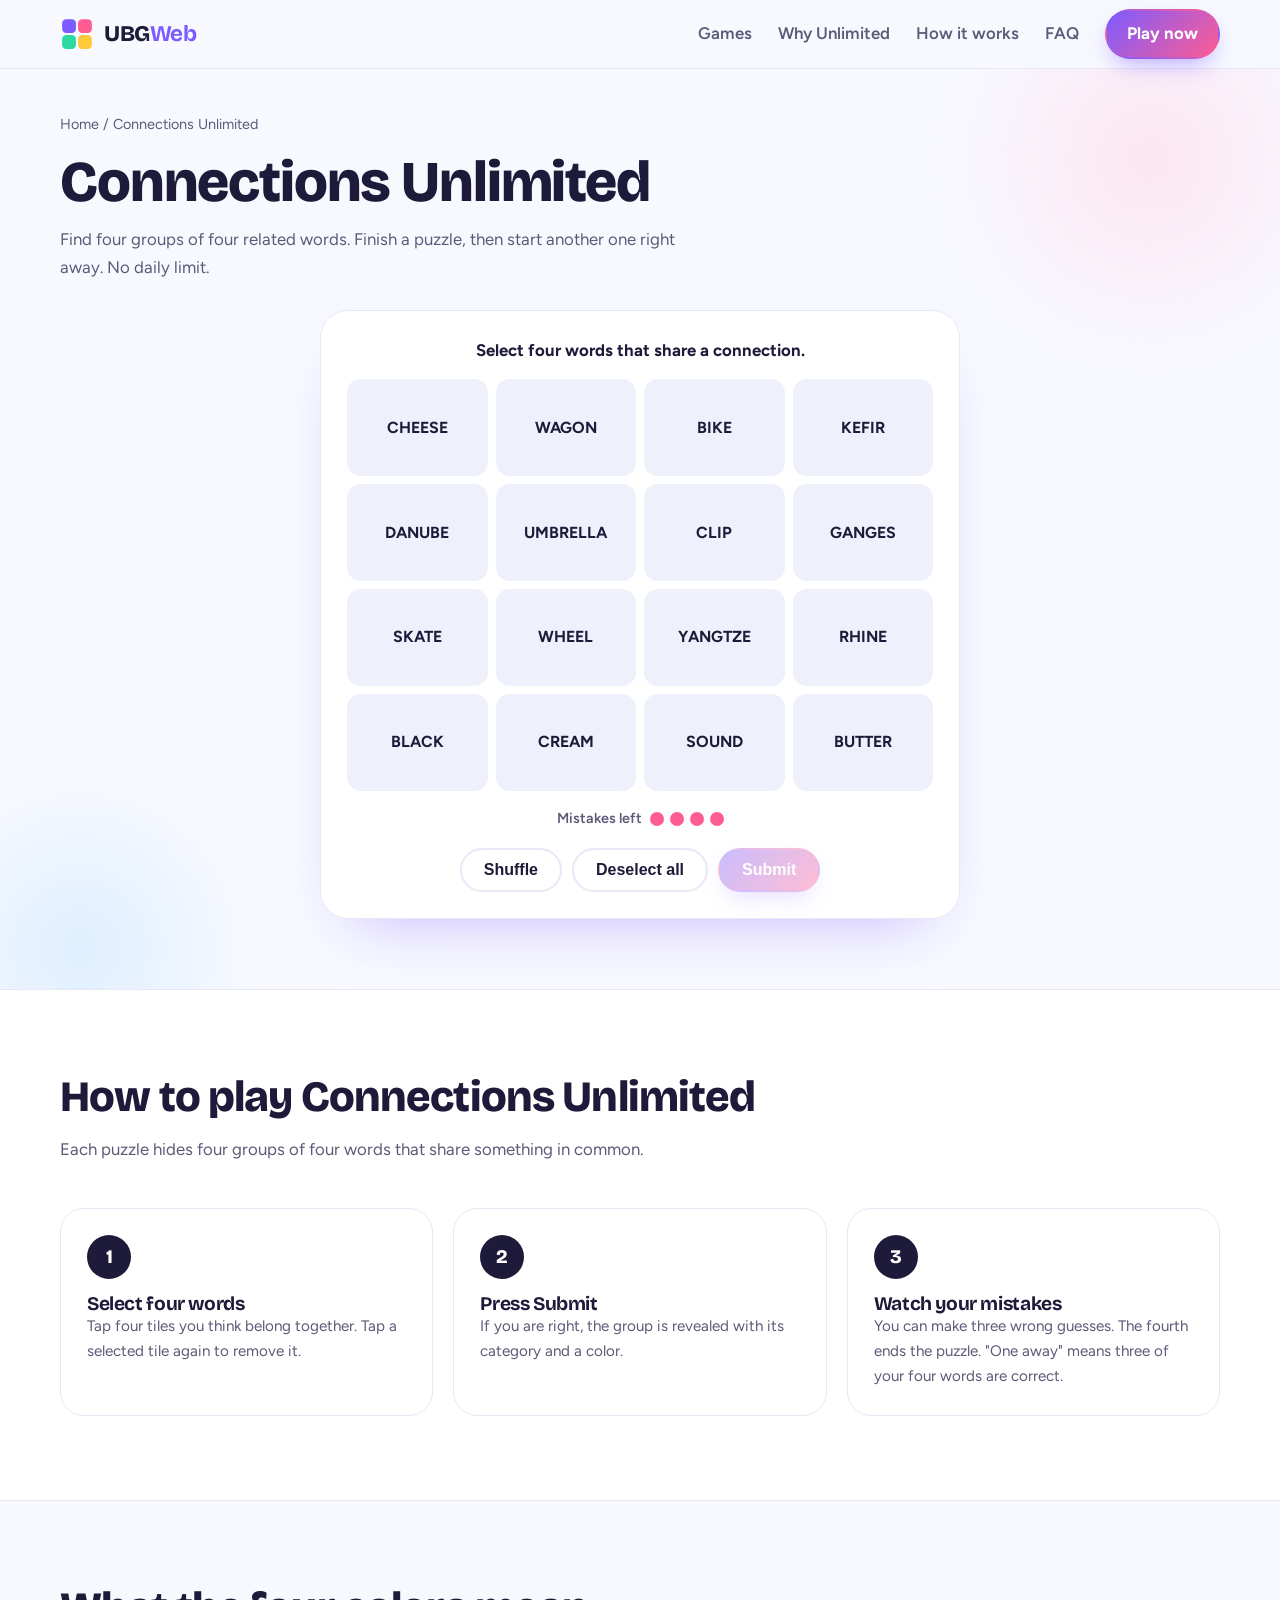
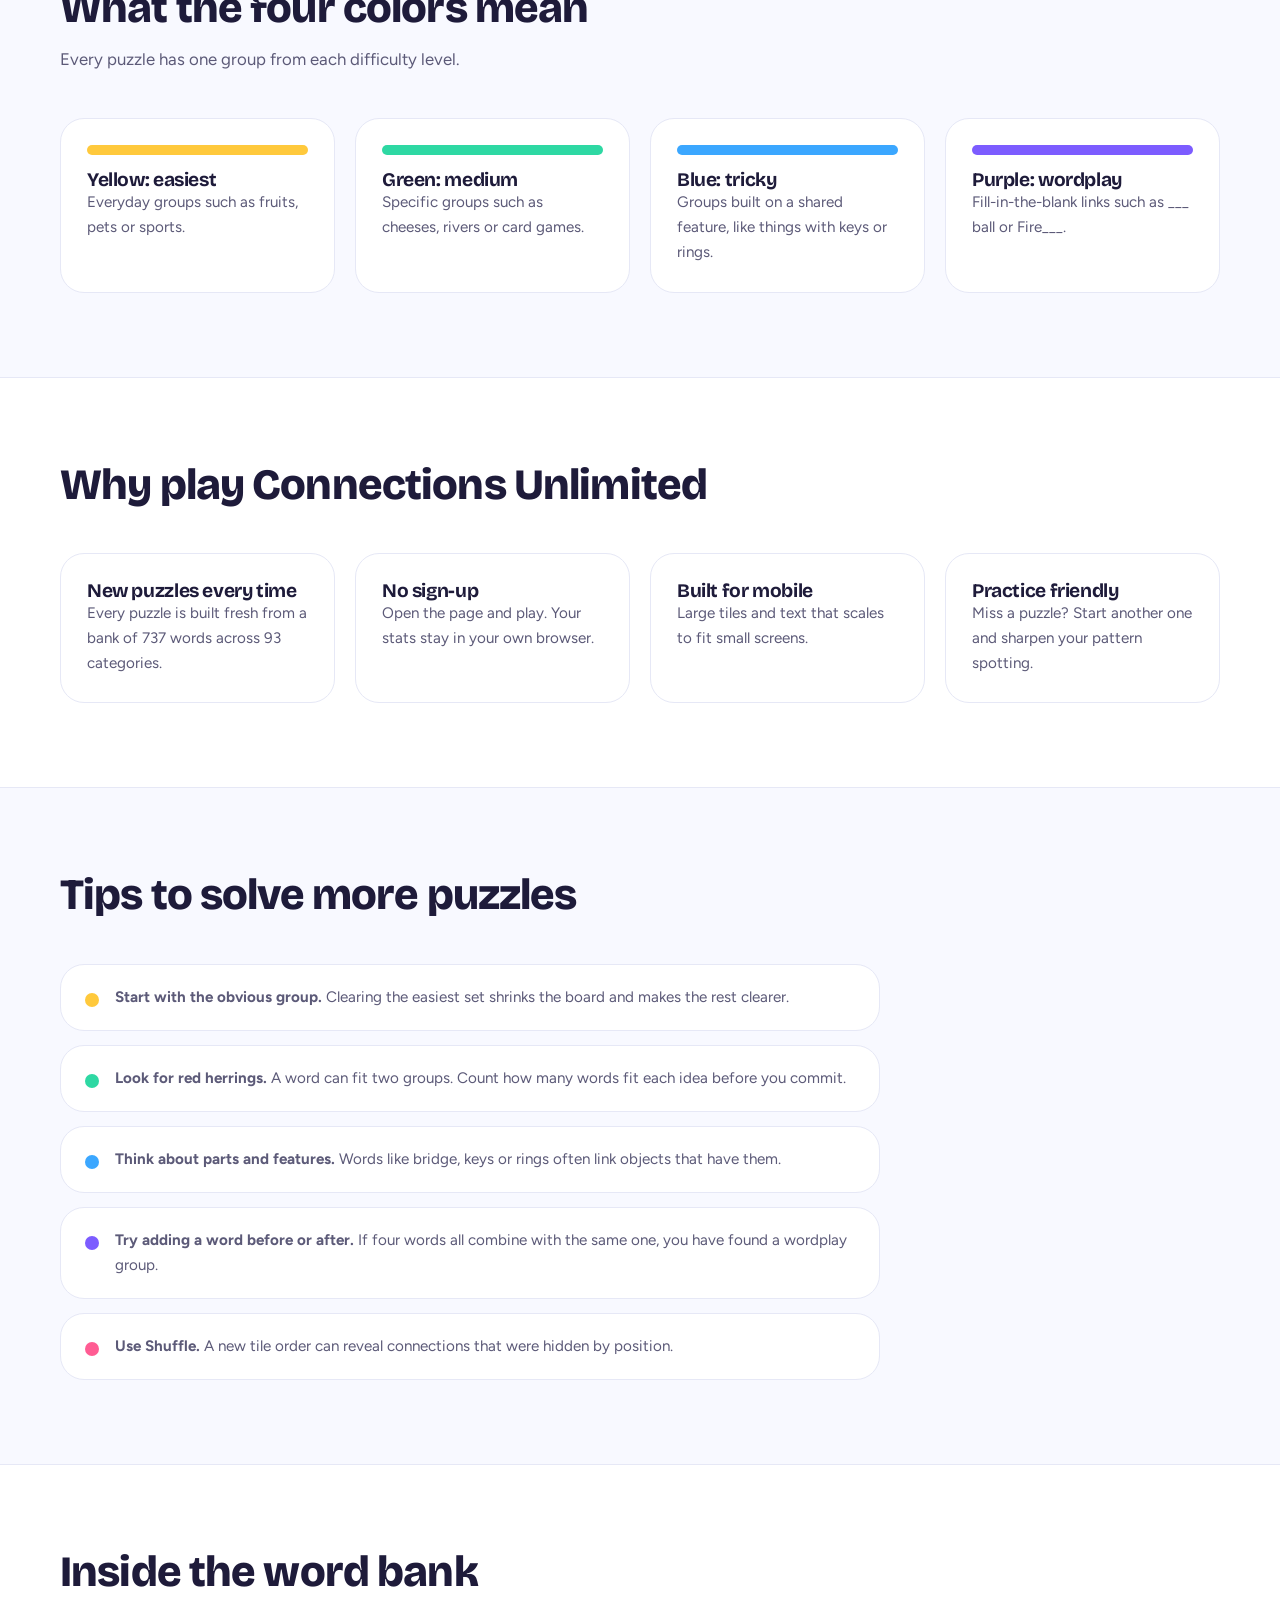
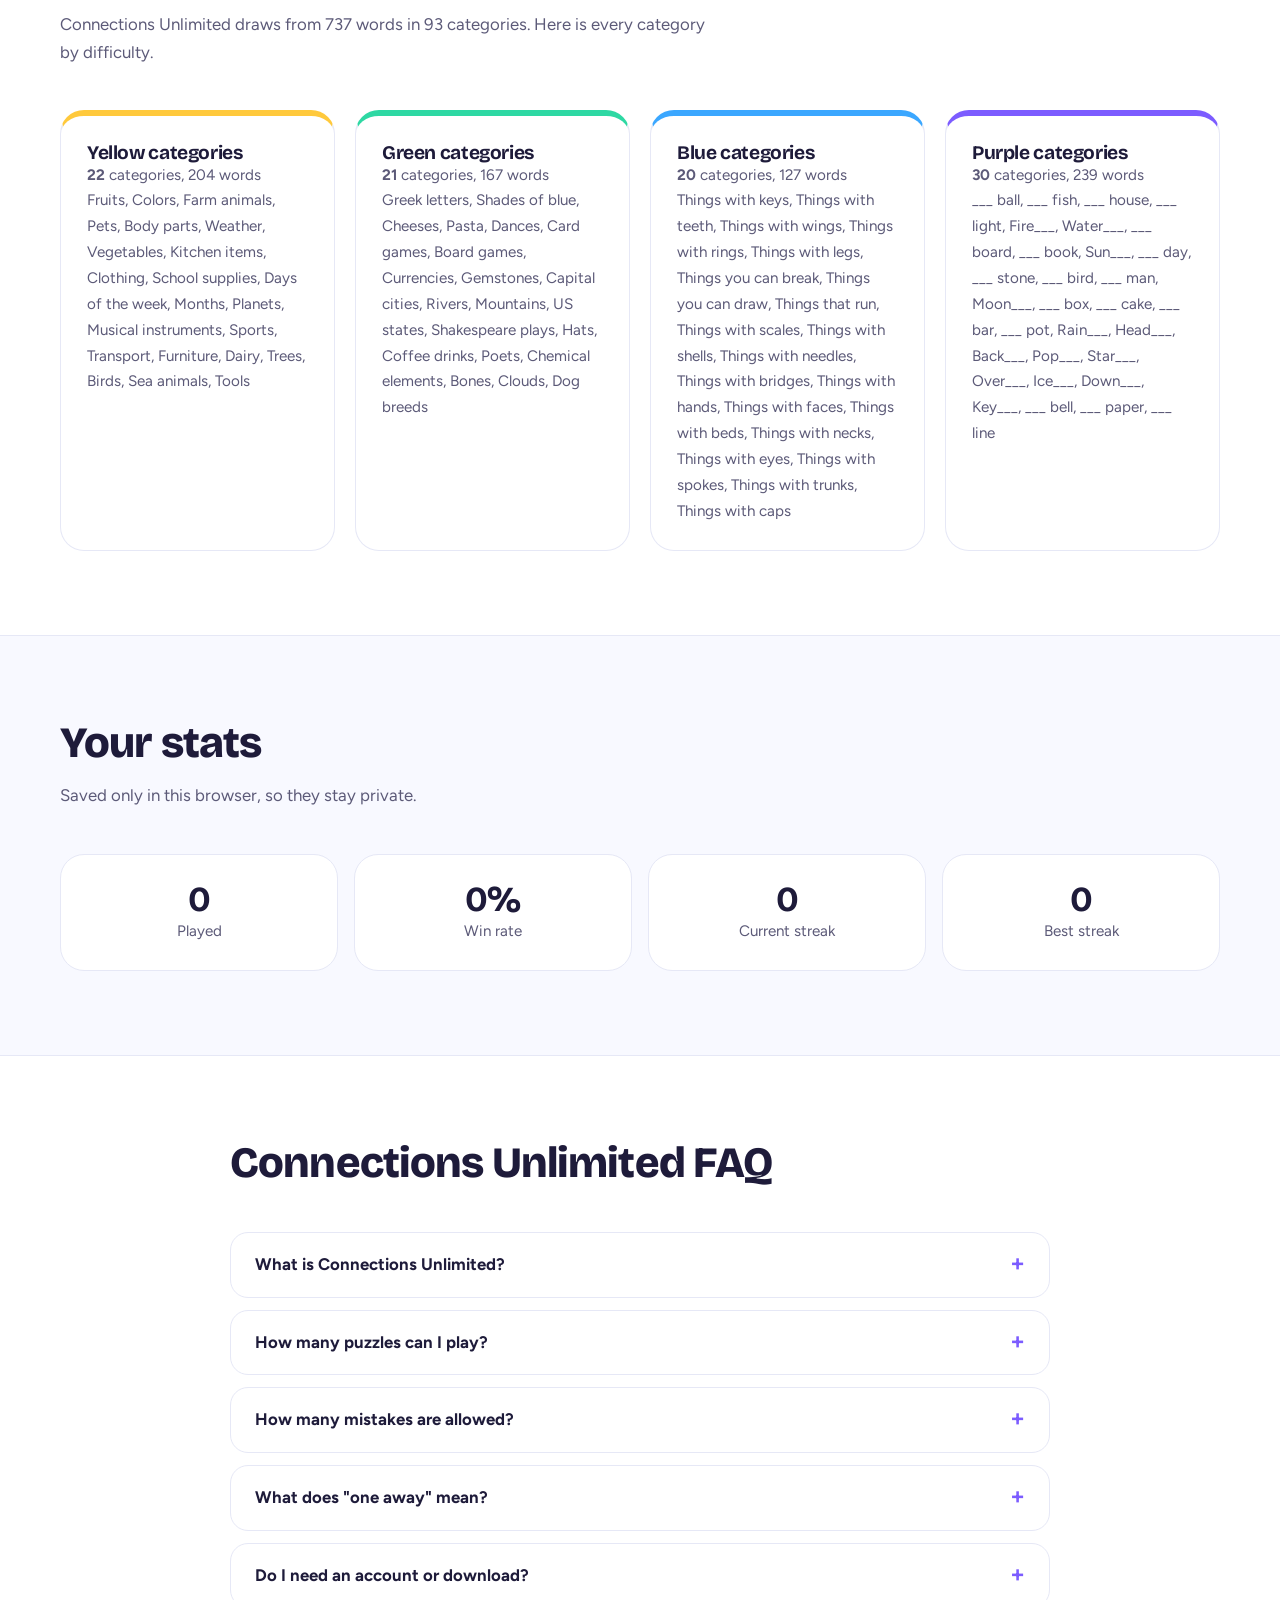
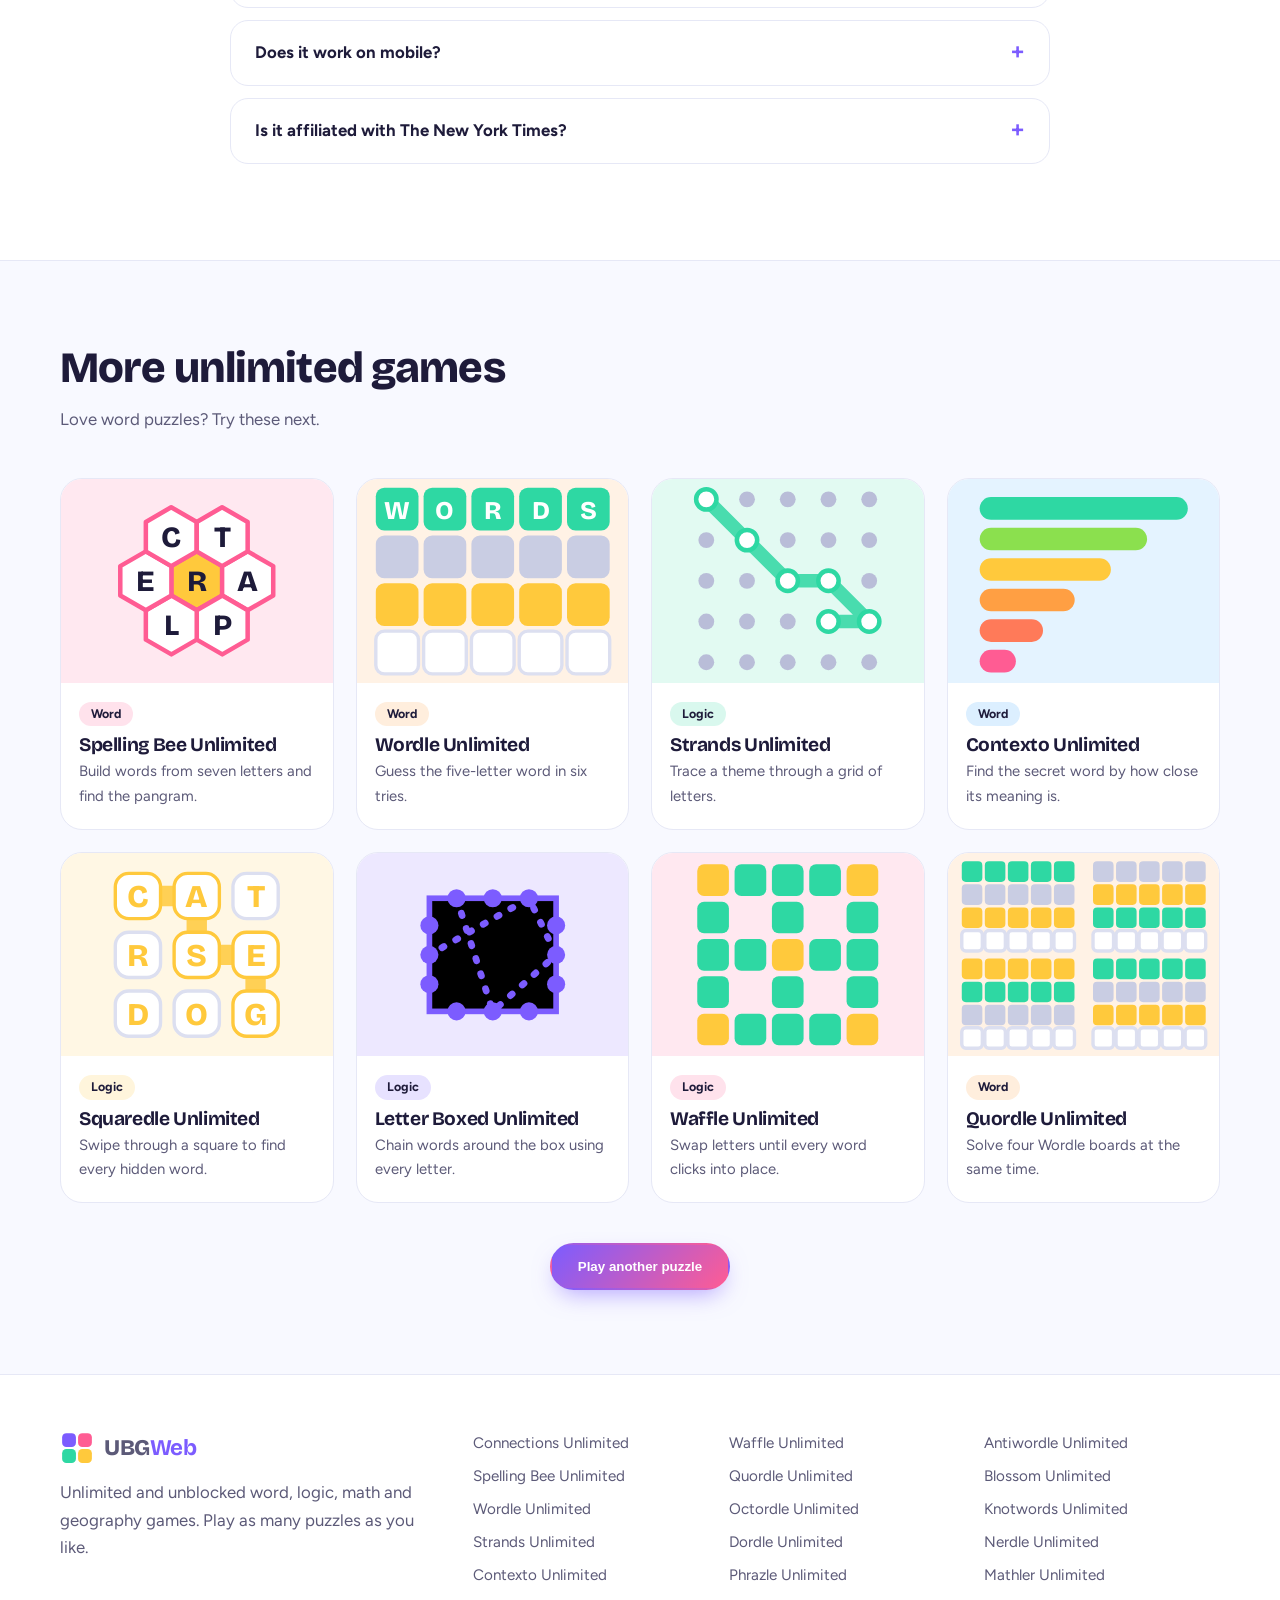
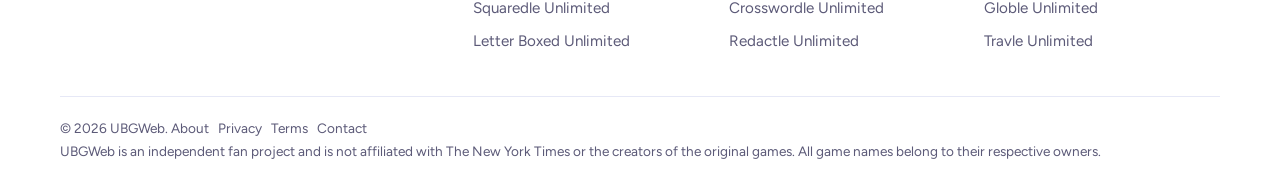
==== connections-unlimited.html @ 2d2219b0 "Add files via upload" ====
<!DOCTYPE html>
<html lang="en">
<head>
<meta charset="utf-8">
<meta name="viewport" content="width=device-width,initial-scale=1">
<title>Connections Unlimited: Free Unlimited Puzzles | UBGWeb</title>
<meta name="description" content="Play Connections Unlimited free. Group 16 words into four hidden categories, then start a new puzzle instantly. Hundreds of words, no sign-up, works on mobile.">
<meta name="keywords" content="connections unlimited, unlimited connections game, connections puzzle, connections unblocked, play connections free, word grouping game">
<meta name="robots" content="index,follow,max-image-preview:large">
<meta name="theme-color" content="#7C5CFF">
<link rel="canonical" href="https://ubgweb.github.io/connections-unlimited/">
<link rel="icon" href="/favicon.svg" type="image/svg+xml">
<meta property="og:type" content="website">
<meta property="og:site_name" content="UBGWeb">
<meta property="og:title" content="Connections Unlimited: Free Unlimited Puzzles">
<meta property="og:description" content="Group 16 words into four hidden categories. Unlimited puzzles, no sign-up.">
<meta property="og:url" content="https://ubgweb.github.io/connections-unlimited/">
<meta property="og:image" content="https://ubgweb.github.io/assets/og.png">
<meta name="twitter:card" content="summary_large_image">
<meta name="twitter:title" content="Connections Unlimited | UBGWeb">
<meta name="twitter:description" content="Play as many Connections puzzles as you like. Free, fast and mobile friendly.">
<meta name="twitter:image" content="https://ubgweb.github.io/assets/og.png">
<link rel="preconnect" href="https://fonts.googleapis.com">
<link rel="preconnect" href="https://fonts.gstatic.com" crossorigin>
<link href="https://fonts.googleapis.com/css2?family=Bricolage+Grotesque:opsz,wght@12..96,700;12..96,800&family=Figtree:wght@400;600;700&display=swap" rel="stylesheet">
<link rel="stylesheet" href="/css/style.css">
<link rel="stylesheet" href="/css/game.css">
<script type="application/ld+json">{"@context":"https://schema.org","@graph":[
{"@type":"WebApplication","name":"Connections Unlimited","url":"https://ubgweb.github.io/connections-unlimited/","description":"A free word grouping puzzle with unlimited puzzles. Sort 16 words into four hidden categories.","applicationCategory":"GameApplication","genre":"Word puzzle","operatingSystem":"Any (web browser)","browserRequirements":"Requires JavaScript","inLanguage":"en","isAccessibleForFree":true,"offers":{"@type":"Offer","price":"0","priceCurrency":"USD"},"isPartOf":{"@type":"WebSite","name":"UBGWeb","url":"https://ubgweb.github.io/"}},
{"@type":"BreadcrumbList","itemListElement":[{"@type":"ListItem","position":1,"name":"Home","item":"https://ubgweb.github.io/"},{"@type":"ListItem","position":2,"name":"Connections Unlimited","item":"https://ubgweb.github.io/connections-unlimited/"}]}
]}</script>
</head>
<body>
<site-header></site-header>
<main>

<!-- 1 Game -->
<section class="ghero" id="play">
 <div class="blob b1"></div><div class="blob b2"></div>
 <div class="wrap">
  <nav class="crumbs" aria-label="Breadcrumb"><a href="/">Home</a> / Connections Unlimited</nav>
  <h1>Connections Unlimited</h1>
  <p class="lead">Find four groups of four related words. Finish a puzzle, then start another one right away. No daily limit.</p>
  <div class="stage">
   <p id="msg" role="status" aria-live="polite"></p>
   <div id="board"></div>
   <div class="mist"><span>Mistakes left</span><span id="dots" role="img"></span></div>
   <div class="ctl">
    <button class="btn alt" id="shuffle" type="button">Shuffle</button>
    <button class="btn alt" id="clear" type="button">Deselect all</button>
    <button class="btn" id="submit" type="button" disabled>Submit</button>
    <button class="btn" id="again" type="button" hidden>New puzzle</button>
   </div>
  </div>
 </div>
</section>

<!-- 2 How to play -->
<section class="tint" id="how" aria-labelledby="h-how">
 <div class="wrap">
  <div class="head"><h2 id="h-how">How to play Connections Unlimited</h2><p class="lead">Each puzzle hides four groups of four words that share something in common.</p></div>
  <div class="steps">
   <div class="box"><h3>Select four words</h3><p>Tap four tiles you think belong together. Tap a selected tile again to remove it.</p></div>
   <div class="box"><h3>Press Submit</h3><p>If you are right, the group is revealed with its category and a color.</p></div>
   <div class="box"><h3>Watch your mistakes</h3><p>You can make three wrong guesses. The fourth ends the puzzle. "One away" means three of your four words are correct.</p></div>
  </div>
 </div>
</section>

<!-- 3 Difficulty colors -->
<section aria-labelledby="h-col">
 <div class="wrap">
  <div class="head"><h2 id="h-col">What the four colors mean</h2><p class="lead">Every puzzle has one group from each difficulty level.</p></div>
  <div class="feat">
   <div class="box"><div class="sw" style="background:#FFC93C"></div><h3>Yellow: easiest</h3><p>Everyday groups such as fruits, pets or sports.</p></div>
   <div class="box"><div class="sw" style="background:#2ED8A3"></div><h3>Green: medium</h3><p>Specific groups such as cheeses, rivers or card games.</p></div>
   <div class="box"><div class="sw" style="background:#3BA7FF"></div><h3>Blue: tricky</h3><p>Groups built on a shared feature, like things with keys or rings.</p></div>
   <div class="box"><div class="sw" style="background:#7C5CFF"></div><h3>Purple: wordplay</h3><p>Fill-in-the-blank links such as ___ ball or Fire___.</p></div>
  </div>
 </div>
</section>

<!-- 4 Why unlimited -->
<section class="tint" id="why" aria-labelledby="h-why">
 <div class="wrap">
  <div class="head"><h2 id="h-why">Why play Connections Unlimited</h2></div>
  <div class="feat">
   <div class="box"><h3>New puzzles every time</h3><p>Every puzzle is built fresh from a bank of <span data-words>0</span> words across <span data-cats>0</span> categories.</p></div>
   <div class="box"><h3>No sign-up</h3><p>Open the page and play. Your stats stay in your own browser.</p></div>
   <div class="box"><h3>Built for mobile</h3><p>Large tiles and text that scales to fit small screens.</p></div>
   <div class="box"><h3>Practice friendly</h3><p>Miss a puzzle? Start another one and sharpen your pattern spotting.</p></div>
  </div>
 </div>
</section>

<!-- 5 Tips -->
<section aria-labelledby="h-tips">
 <div class="wrap">
  <div class="head"><h2 id="h-tips">Tips to solve more puzzles</h2></div>
  <div class="tips">
   <div class="box" style="--c:#FFC93C"><p><strong>Start with the obvious group.</strong> Clearing the easiest set shrinks the board and makes the rest clearer.</p></div>
   <div class="box" style="--c:#2ED8A3"><p><strong>Look for red herrings.</strong> A word can fit two groups. Count how many words fit each idea before you commit.</p></div>
   <div class="box" style="--c:#3BA7FF"><p><strong>Think about parts and features.</strong> Words like bridge, keys or rings often link objects that have them.</p></div>
   <div class="box" style="--c:#7C5CFF"><p><strong>Try adding a word before or after.</strong> If four words all combine with the same one, you have found a wordplay group.</p></div>
   <div class="box" style="--c:#FF5C93"><p><strong>Use Shuffle.</strong> A new tile order can reveal connections that were hidden by position.</p></div>
  </div>
 </div>
</section>

<!-- 6 Word bank -->
<section class="tint" id="words" aria-labelledby="h-bank">
 <div class="wrap">
  <div class="head"><h2 id="h-bank">Inside the word bank</h2><p class="lead">Connections Unlimited draws from <span data-words>0</span> words in <span data-cats>0</span> categories. Here is every category by difficulty.</p></div>
  <div class="feat" id="bank"></div>
 </div>
</section>

<!-- 7 Stats -->
<section aria-labelledby="h-stats">
 <div class="wrap">
  <div class="head"><h2 id="h-stats">Your stats</h2><p class="lead">Saved only in this browser, so they stay private.</p></div>
  <div id="stats"></div>
 </div>
</section>

<!-- 8 FAQ -->
<section class="tint" id="faq" aria-labelledby="h-faq">
 <div class="wrap faq">
  <div class="head"><h2 id="h-faq">Connections Unlimited FAQ</h2></div>
  <details><summary>What is Connections Unlimited?</summary><p>It is a word grouping puzzle where you sort 16 words into four hidden categories. Unlike a daily puzzle, you can play as many puzzles as you want.</p></details>
  <details><summary>How many puzzles can I play?</summary><p>As many as you like. Each puzzle is generated from our word bank, so a new one is always one click away.</p></details>
  <details><summary>How many mistakes are allowed?</summary><p>You can make three mistakes. The fourth wrong guess ends the puzzle and reveals the answers.</p></details>
  <details><summary>What does "one away" mean?</summary><p>Three of the four words you picked belong to the same group. Swap one word and try again.</p></details>
  <details><summary>Do I need an account or download?</summary><p>No. The game runs in your browser and your stats are saved only on your device.</p></details>
  <details><summary>Does it work on mobile?</summary><p>Yes. The board and buttons are sized for phones and tablets, and it also works with a keyboard and mouse.</p></details>
  <details><summary>Is it affiliated with The New York Times?</summary><p>No. Connections Unlimited is an independent fan project and is not affiliated with The New York Times.</p></details>
 </div>
</section>

<!-- 9 More games -->
<section aria-labelledby="h-more">
 <div class="wrap">
  <div class="head"><h2 id="h-more">More unlimited games</h2><p class="lead">Love word puzzles? Try these next.</p></div>
  <div class="grid" id="more"></div>
  <p style="text-align:center;margin-top:40px"><button class="btn" id="again2" type="button">Play another puzzle</button></p>
 </div>
</section>

</main>
<site-footer></site-footer>
<script src="/js/games.js"></script>
<script src="/js/header.js"></script>
<script src="/js/footer.js"></script>
<script src="/js/connections-words.js"></script>
<script src="/js/connections.js"></script>
</body>
</html>
---- css/style.css ----
:root{--ink:#1E1B3A;--mut:#5C5A78;--bg:#F8F9FF;--line:#E6E8F6;--v:#7C5CFF;--p:#FF5C93;--o:#FF9F43;--g:#2ED8A3;--b:#3BA7FF;--y:#FFC93C}
*{box-sizing:border-box;margin:0}
[hidden]{display:none!important}
html{scroll-behavior:smooth;scroll-padding-top:80px}
body{font:400 1.05rem/1.65 Figtree,system-ui,sans-serif;color:var(--ink);background:var(--bg);-webkit-font-smoothing:antialiased;overflow-x:hidden}
h1,h2,h3,.logo{font-family:'Bricolage Grotesque',Figtree,sans-serif;line-height:1.1;letter-spacing:-.02em}
h1{font-size:clamp(2.4rem,6vw,4.3rem);font-weight:800}
h2{font-size:clamp(1.8rem,4vw,2.7rem);font-weight:800}
h3{font-size:1.2rem;font-weight:700}
a{color:inherit}
:focus-visible{outline:3px solid var(--v);outline-offset:3px;border-radius:6px}
.wrap{width:min(1160px,92%);margin:auto}
section{padding:84px 0}
.lead{color:var(--mut);max-width:60ch;margin-top:14px}
.head{margin-bottom:44px}
.btn{display:inline-block;padding:14px 26px;border-radius:999px;font-weight:700;text-decoration:none;background:linear-gradient(135deg,var(--v),var(--p));color:#fff;box-shadow:0 10px 24px -8px rgba(124,92,255,.6);transition:transform .2s;border:2px solid transparent;cursor:pointer}
.btn:hover{transform:translateY(-3px)}
.btn.sm{padding:9px 20px}
.btn.alt{background:#fff;color:var(--ink);border-color:var(--line);box-shadow:none}
/* header */
.hd{position:sticky;top:0;z-index:50;background:rgba(248,249,255,.88);backdrop-filter:blur(12px);border-bottom:1px solid var(--line)}
.hd-in{display:flex;align-items:center;justify-content:space-between;height:68px}
.logo{display:flex;gap:10px;align-items:center;font-weight:800;font-size:1.4rem;text-decoration:none}
.logo b{color:var(--v)}
.nav{display:flex;gap:26px;align-items:center}
.nav a:not(.btn){text-decoration:none;font-weight:600;color:var(--mut)}
.nav a:not(.btn):hover{color:var(--v)}
.burger{display:none;background:none;border:0;padding:8px;color:var(--ink);cursor:pointer}
/* hero */
.hero{position:relative;padding:70px 0 90px;overflow:hidden}
.hero-in{display:grid;grid-template-columns:1.1fr .9fr;gap:40px;align-items:center;position:relative;z-index:1}
.hero p{color:var(--mut);margin:20px 0 30px;max-width:48ch;font-size:1.15rem}
.hero .cta{display:flex;gap:14px;flex-wrap:wrap}
.blob{position:absolute;border-radius:50%;filter:blur(10px);opacity:.55;animation:float 9s ease-in-out infinite}
.b1{width:420px;height:420px;background:radial-gradient(circle,#FFD6E7,transparent 70%);top:-120px;right:-80px}
.b2{width:360px;height:360px;background:radial-gradient(circle,#C9E6FF,transparent 70%);bottom:-140px;left:-100px;animation-delay:-4s}
@keyframes float{50%{transform:translateY(26px) scale(1.06)}}
.board{display:grid;gap:10px;justify-content:center}
.row{display:flex;gap:10px;justify-content:center}
.tile{width:clamp(48px,9vw,78px);aspect-ratio:1;border-radius:16px;display:grid;place-items:center;font:800 clamp(1.4rem,4vw,2.4rem) 'Bricolage Grotesque',sans-serif;color:#fff;box-shadow:0 10px 20px -10px rgba(30,27,58,.4);animation:flip .8s both;animation-delay:var(--d)}
@keyframes flip{0%{transform:rotateX(90deg);opacity:0}60%{transform:rotateX(-12deg);opacity:1}100%{transform:none;opacity:1}}
/* chips + category cards */
.cats,.feat,.steps,.devs{display:grid;gap:20px;grid-template-columns:repeat(auto-fit,minmax(230px,1fr))}
.cat,.box{background:#fff;border:1px solid var(--line);border-radius:24px;padding:26px;text-align:left;font:inherit;color:inherit}
.cat{cursor:pointer;transition:transform .25s,box-shadow .25s}
.cat:hover{transform:translateY(-5px);box-shadow:0 20px 34px -22px var(--c)}
.ic{width:56px;height:56px;border-radius:18px;display:grid;place-items:center;background:var(--c);color:#fff;margin-bottom:16px}
.cat span,.box p{display:block;color:var(--mut);font-size:.95rem}
.chips{display:flex;flex-wrap:wrap;gap:10px;margin-bottom:28px}
.chip{padding:9px 20px;border-radius:999px;border:2px solid var(--line);background:#fff;font:600 .95rem Figtree,sans-serif;cursor:pointer;color:var(--ink)}
.chip[aria-pressed=true]{background:var(--ink);color:#fff;border-color:var(--ink)}
/* games */
.grid{display:grid;gap:22px;grid-template-columns:repeat(auto-fill,minmax(235px,1fr))}
.card{display:flex;flex-direction:column;background:#fff;border:1px solid var(--line);border-radius:22px;overflow:hidden;text-decoration:none;transition:transform .25s,box-shadow .25s,opacity .6s}
.card:hover{transform:translateY(-6px) rotate(-.6deg);box-shadow:0 24px 40px -22px var(--c)}
.thumb{background:color-mix(in srgb,var(--c) 14%,#fff);aspect-ratio:4/3}
.thumb svg{width:100%;height:100%;display:block;transition:transform .4s}
.card:hover svg{transform:scale(1.07)}
.card .body{padding:16px 18px 20px}
.card p{color:var(--mut);font-size:.93rem;margin-top:4px}
.tag{display:inline-block;background:color-mix(in srgb,var(--c) 18%,#fff);padding:2px 12px;border-radius:99px;font-size:.78rem;font-weight:700;margin-bottom:8px}
/* sections */
.tint{background:#fff;border-block:1px solid var(--line)}
.steps{counter-reset:s}
.steps .box::before{counter-increment:s;content:counter(s);display:grid;place-items:center;width:44px;height:44px;border-radius:50%;background:var(--ink);color:#fff;font:800 1.2rem 'Bricolage Grotesque';margin-bottom:14px}
.tw{overflow-x:auto;border:1px solid var(--line);border-radius:22px;background:#fff}
table{width:100%;border-collapse:collapse;min-width:560px}
th,td{padding:16px 22px;text-align:left;border-bottom:1px solid var(--line)}
tr:last-child td{border:0}
th{font-family:'Bricolage Grotesque',sans-serif}
th:last-child{background:#F1EDFF;color:var(--v)}
td:last-child{background:#FAF8FF;font-weight:600}
details{background:#fff;border:1px solid var(--line);border-radius:18px;padding:18px 24px;margin-bottom:12px}
summary{font-weight:700;cursor:pointer;list-style:none;display:flex;justify-content:space-between;gap:12px}
summary::after{content:'+';font-size:1.5rem;line-height:1;color:var(--v);transition:transform .25s}
details[open] summary::after{transform:rotate(45deg)}
details p{color:var(--mut);margin-top:10px}
.faq{max-width:820px}
.banner{background:linear-gradient(135deg,var(--v),var(--p) 60%,var(--o));color:#fff;border-radius:32px;padding:clamp(34px,6vw,70px);text-align:center;position:relative;overflow:hidden}
.banner p{margin:14px auto 26px;max-width:46ch;opacity:.95}
.banner .btn{background:#fff;color:var(--ink);box-shadow:none}
/* footer */
.ft{background:#fff;border-top:1px solid var(--line);padding:56px 0 30px}
.ft-top{display:grid;grid-template-columns:1fr 2fr;gap:40px}
.ft ul{list-style:none;padding:0;columns:3;gap:20px;font-size:.95rem}
.ft li{margin-bottom:8px}
.ft a{text-decoration:none;color:var(--mut)}
.ft a:hover{color:var(--v)}
.ft small{display:block;margin-top:34px;padding-top:20px;border-top:1px solid var(--line);color:var(--mut);font-size:.85rem}
/* reveal */
.js .rv{opacity:0;transform:translateY(18px);transition:opacity .6s,transform .6s}
.js .rv.in{opacity:1;transform:none}
@media(max-width:820px){
 section{padding:60px 0}
 .burger{display:block}
 .nav{position:absolute;top:68px;left:0;right:0;flex-direction:column;align-items:stretch;gap:16px;background:#fff;padding:22px 5%;border-bottom:1px solid var(--line);display:none}
 .nav.open{display:flex}
 .hero-in,.ft-top{grid-template-columns:1fr}
 .ft ul{columns:2}
}
@media(prefers-reduced-motion:reduce){*{animation:none!important;transition:none!important}.js .rv{opacity:1;transform:none}}
---- css/game.css ----
.ghero{padding:44px 0 70px;position:relative;overflow:hidden}
.ghero .wrap{position:relative;z-index:1}
.crumbs{font-size:.9rem;color:var(--mut);margin-bottom:14px}
.crumbs a{text-decoration:none}
.ghero h1{font-size:clamp(2.2rem,5.5vw,3.6rem)}
.ghero .lead{margin:12px 0 28px}
.stage{max-width:640px;margin:0 auto;background:#fff;border:1px solid var(--line);border-radius:28px;padding:clamp(14px,3vw,26px);box-shadow:0 30px 60px -36px rgba(124,92,255,.5)}
#msg{text-align:center;font-weight:700;min-height:1.7em;margin-bottom:14px}
#board{display:grid;grid-template-columns:repeat(4,1fr);gap:8px}
.tl{aspect-ratio:1.45/1;border:0;border-radius:14px;background:#EEF0FB;color:var(--ink);font:700 clamp(.6rem,2.9vw,1rem)/1.1 Figtree,sans-serif;text-transform:uppercase;cursor:pointer;padding:4px;overflow-wrap:anywhere;transition:transform .15s,background .15s}
.tl:hover{background:#E1E4F6}
.tl[aria-pressed=true]{background:var(--ink);color:#fff;transform:scale(.95)}
.solved{grid-column:1/-1;border-radius:14px;padding:14px 10px;text-align:center;display:flex;flex-direction:column;gap:2px;animation:pop .45s both}
.solved span{font-size:.85rem;font-weight:600}
@keyframes pop{0%{transform:scale(.85);opacity:0}70%{transform:scale(1.03)}100%{transform:none;opacity:1}}
.shake{animation:shake .4s}
@keyframes shake{25%{transform:translateX(-8px)}75%{transform:translateX(8px)}}
.ctl{display:flex;flex-wrap:wrap;gap:10px;justify-content:center;margin-top:18px}
.ctl .btn{padding:11px 22px;font-size:1rem}
.btn:disabled{opacity:.4;cursor:not-allowed;transform:none}
.mist{display:flex;gap:8px;justify-content:center;align-items:center;margin-top:16px;font-size:.9rem;color:var(--mut);font-weight:600}
#dots{display:flex;gap:6px}
#dots i{width:14px;height:14px;border-radius:50%;background:#DDE0F2;transition:background .3s}
#dots i.on{background:var(--p)}
.cl{font-size:.85rem;line-height:1.7}
.tips{display:grid;gap:14px;max-width:820px}
.tips .box{display:flex;gap:16px;align-items:flex-start;padding:20px 24px}
.tips .box::before{content:'';flex:none;width:14px;height:14px;border-radius:50%;background:var(--c);margin-top:8px}
.sw{height:10px;border-radius:99px;margin-bottom:14px}
#stats{display:grid;grid-template-columns:repeat(auto-fit,minmax(150px,1fr));gap:16px}
#stats .box{text-align:center}
#stats h3{font-size:2.2rem}
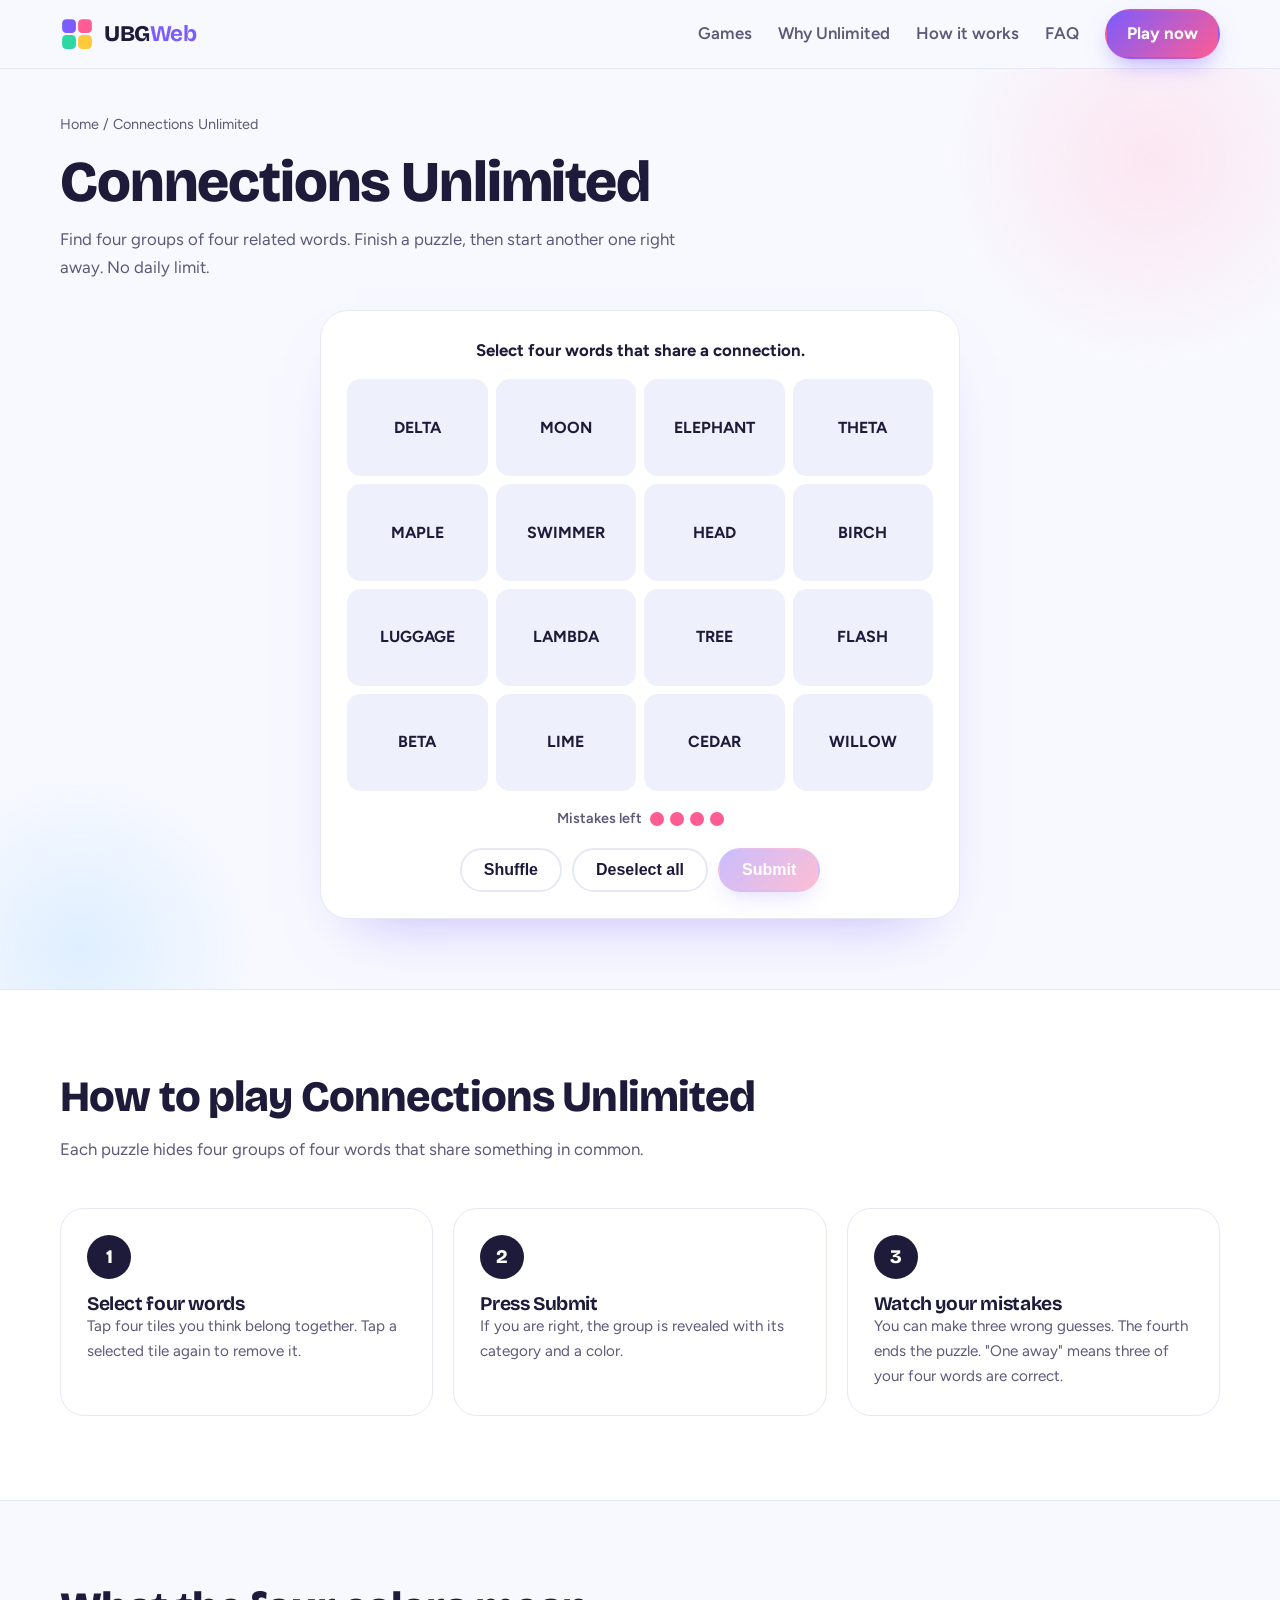
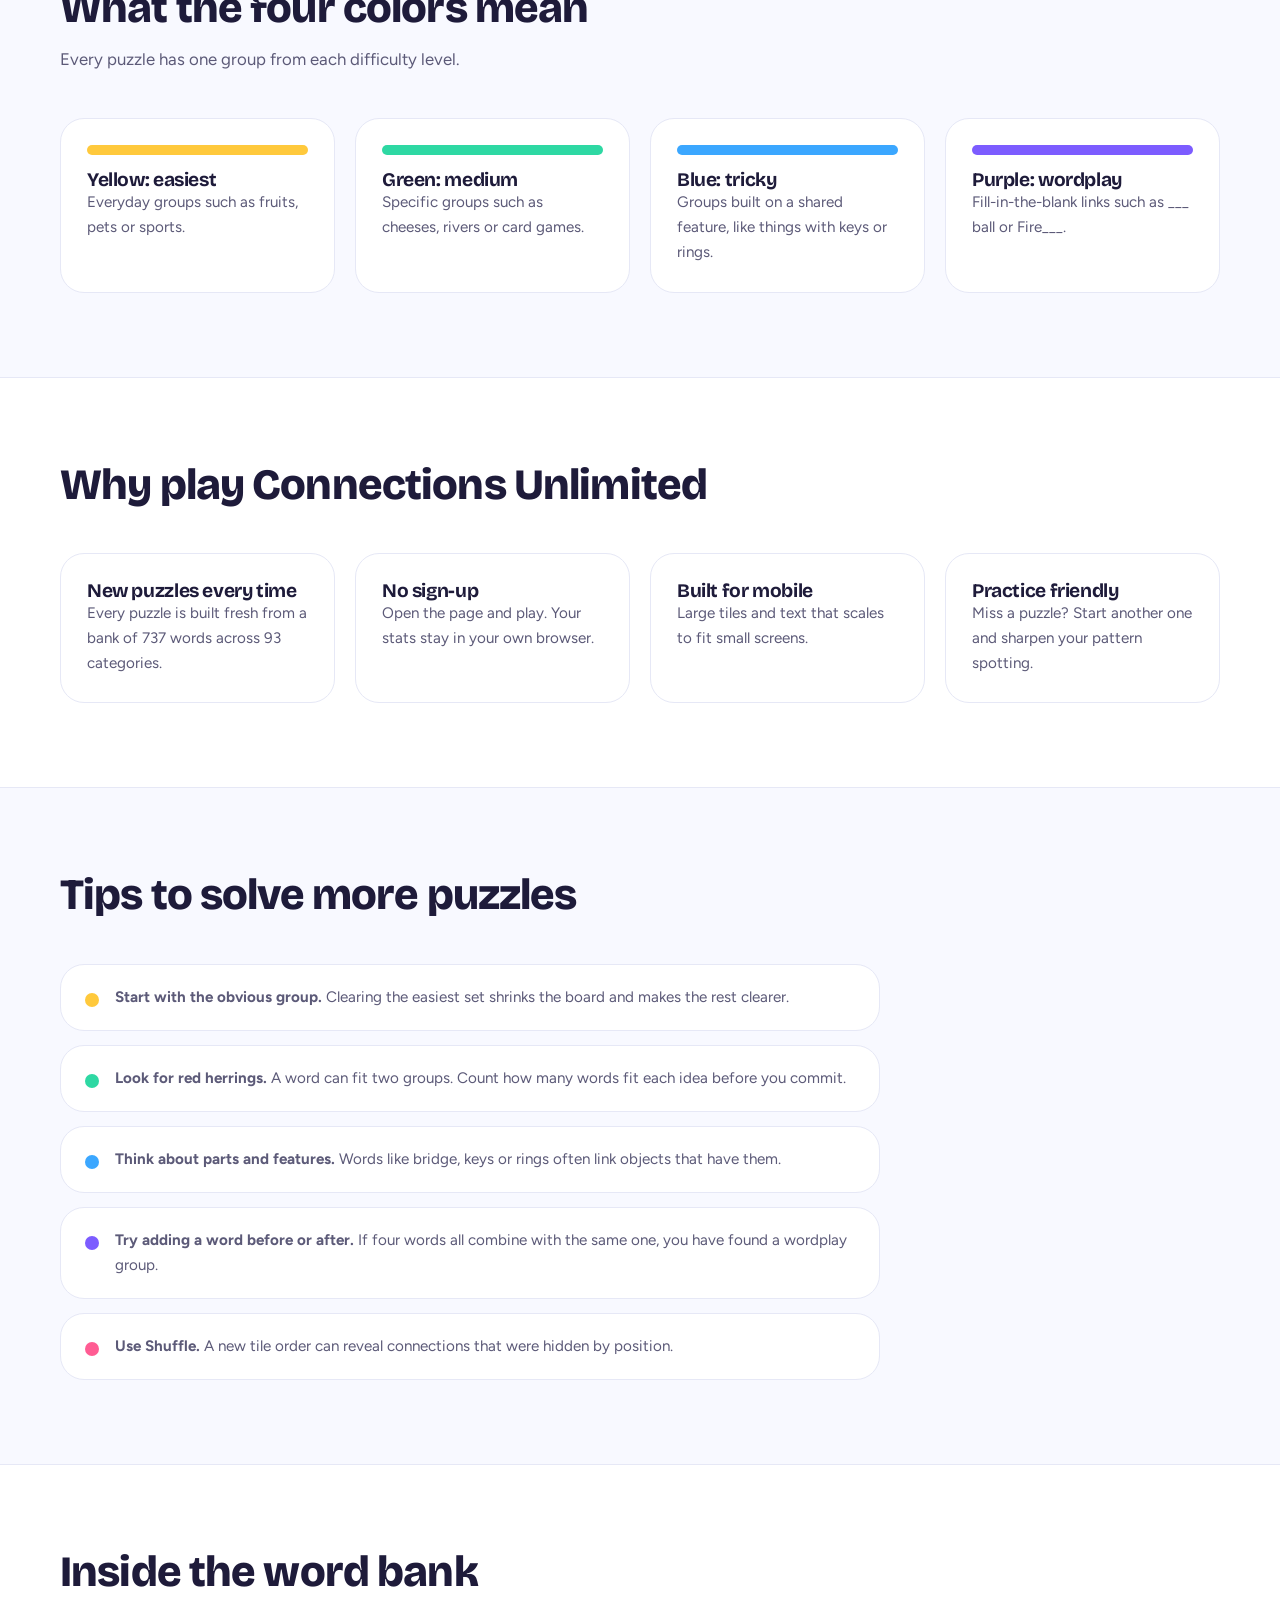
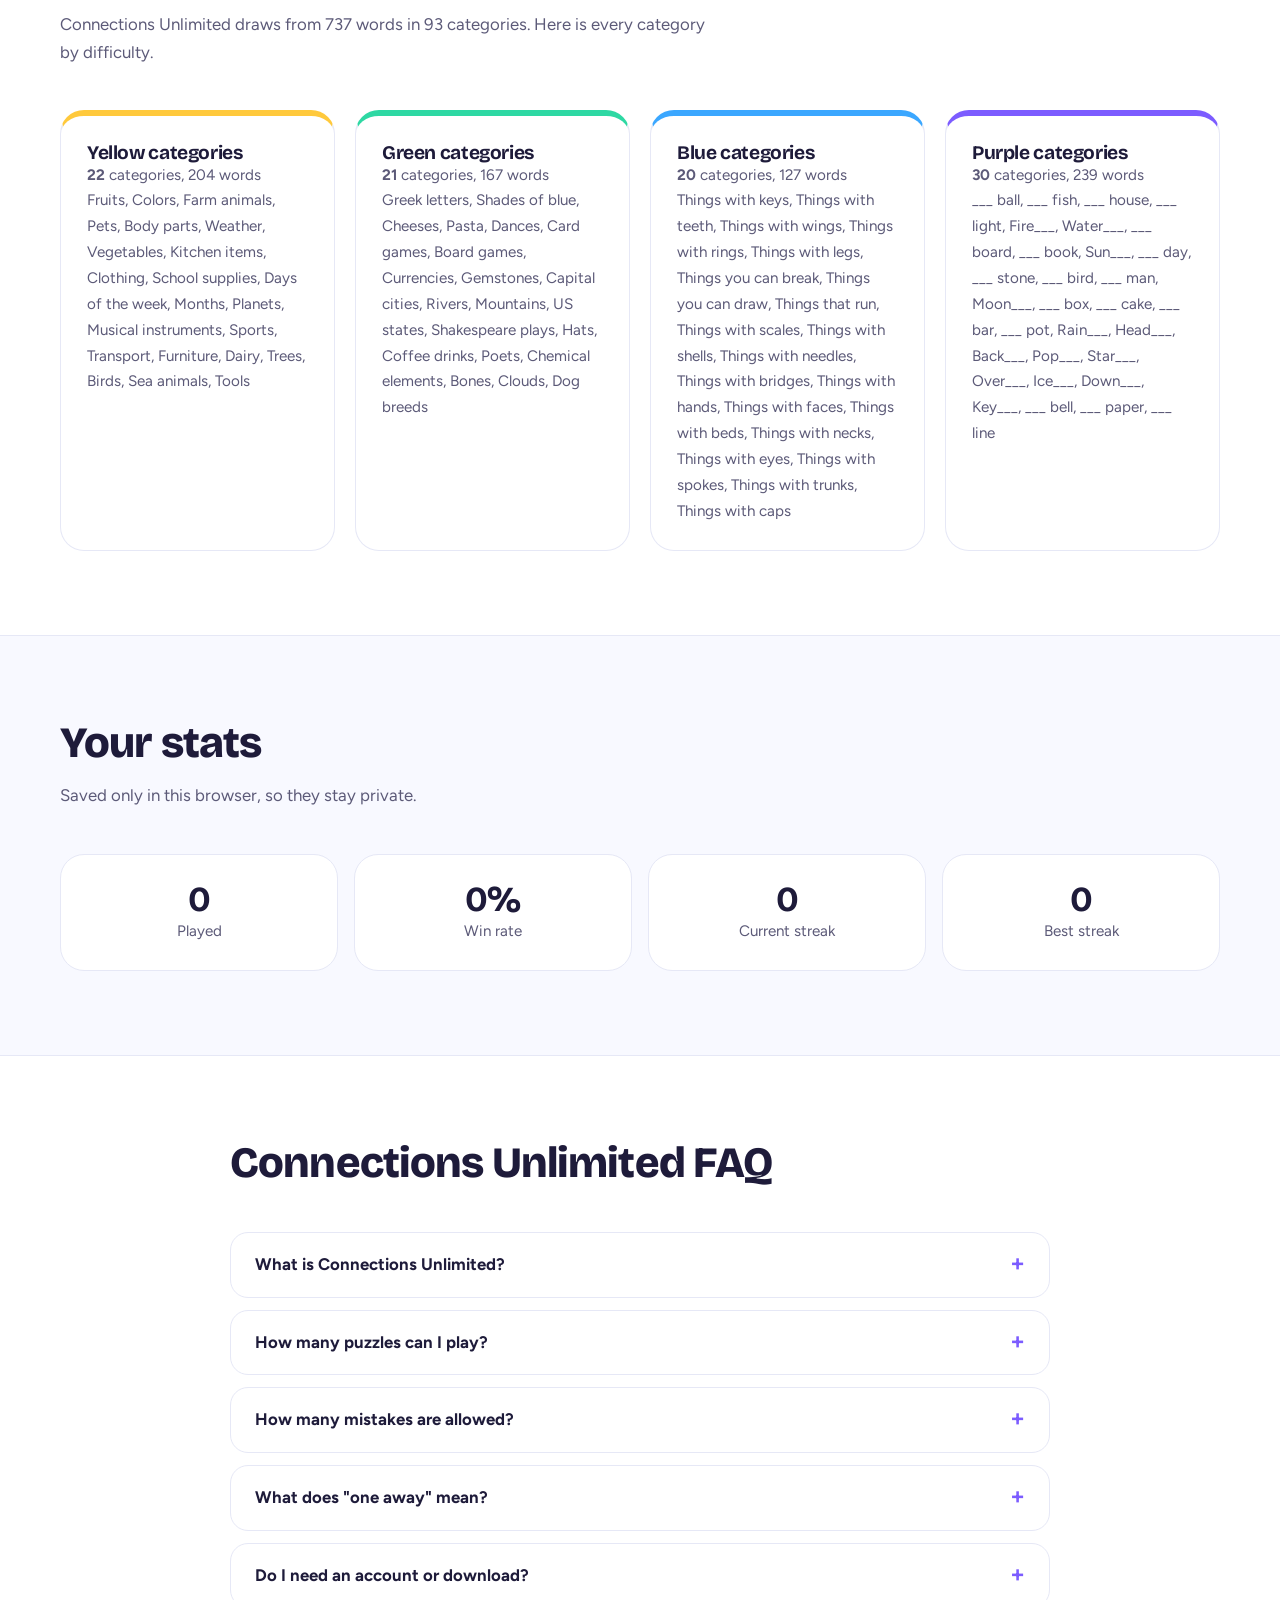
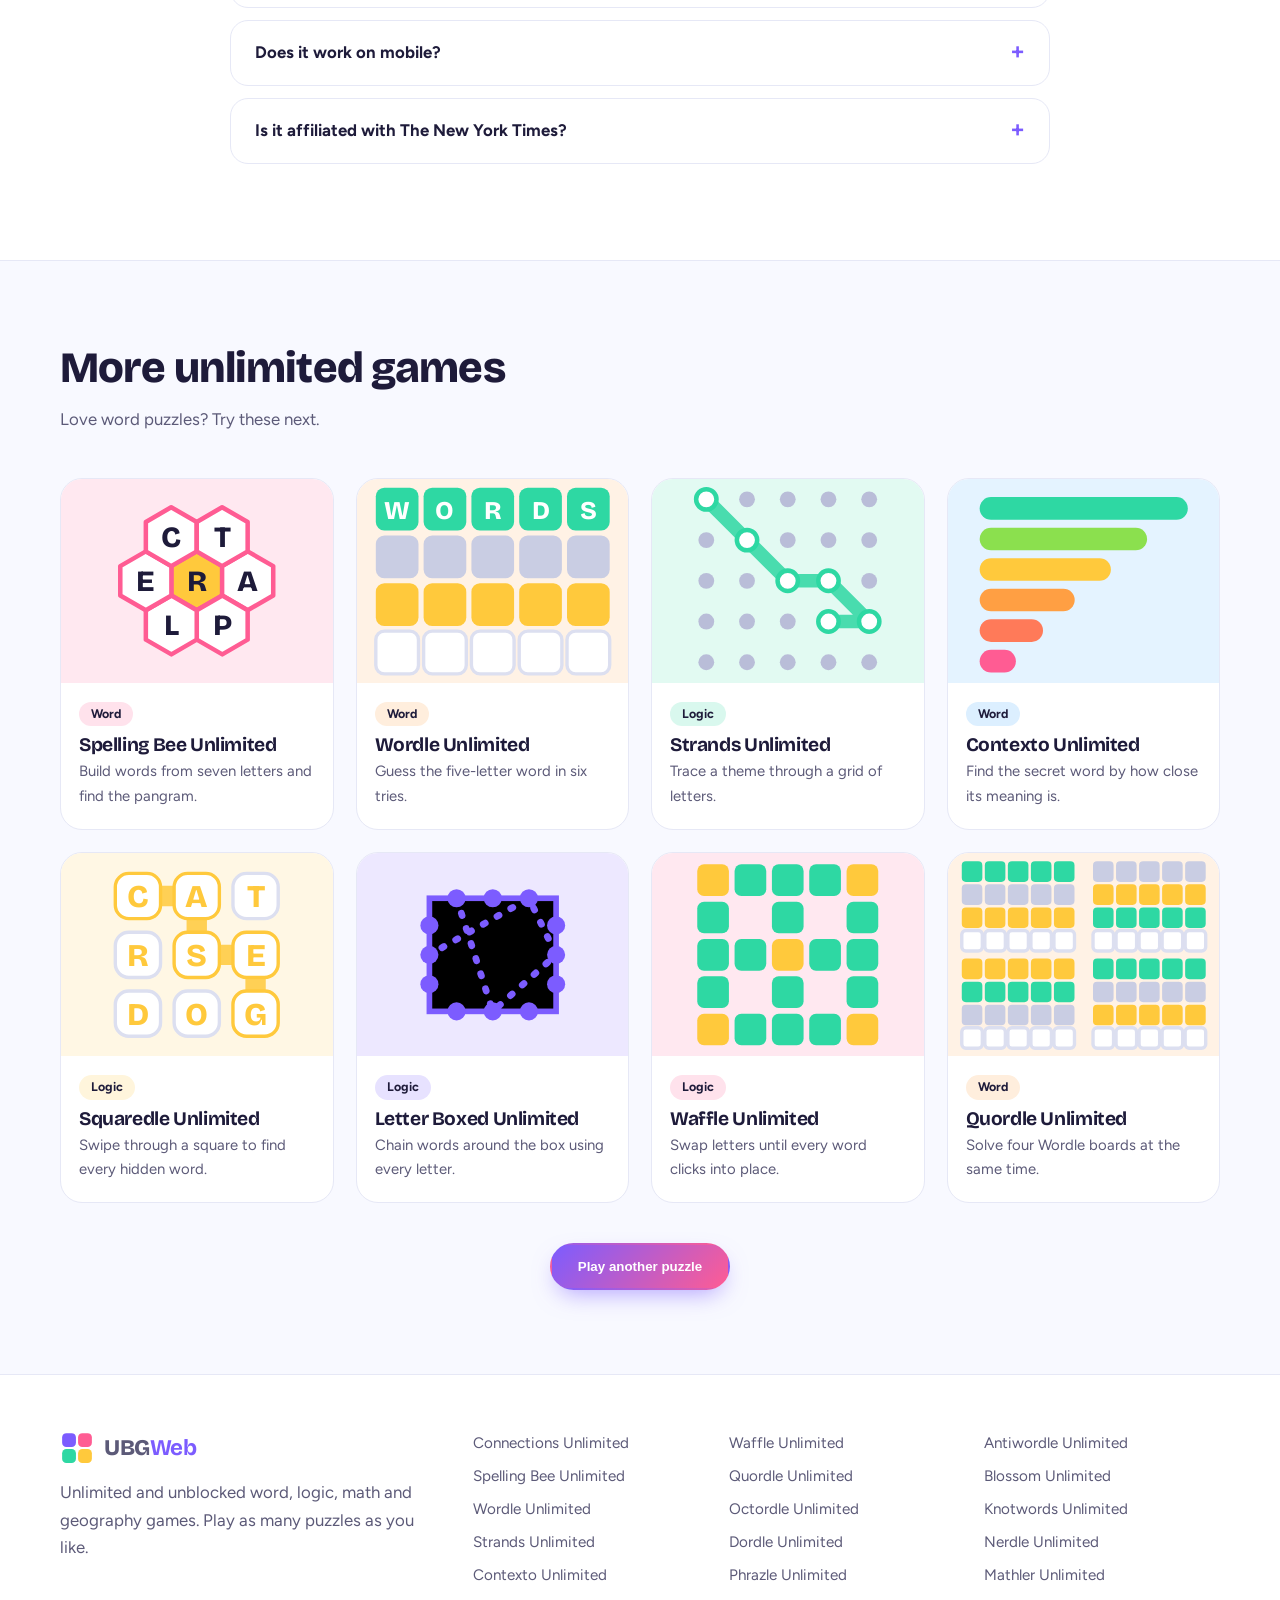
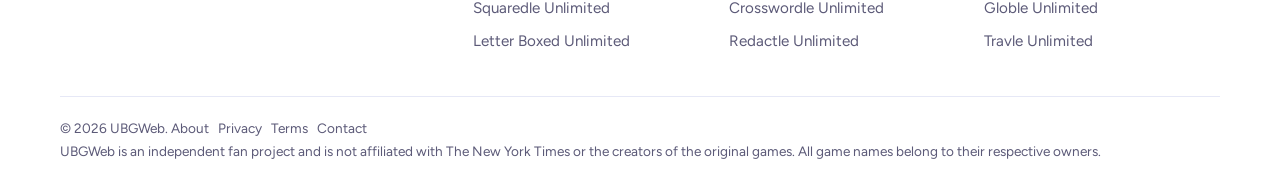
==== commit 081d5347: "Update connections-unlimited.html" ====
--- a/connections-unlimited.html
+++ b/connections-unlimited.html
@@ -8,13 +8,13 @@
 <meta name="keywords" content="connections unlimited, unlimited connections game, connections puzzle, connections unblocked, play connections free, word grouping game">
 <meta name="robots" content="index,follow,max-image-preview:large">
 <meta name="theme-color" content="#7C5CFF">
-<link rel="canonical" href="https://ubgweb.github.io/connections-unlimited/">
+<link rel="canonical" href="https://ubgweb.github.io/connections-unlimited">
 <link rel="icon" href="/favicon.svg" type="image/svg+xml">
 <meta property="og:type" content="website">
 <meta property="og:site_name" content="UBGWeb">
 <meta property="og:title" content="Connections Unlimited: Free Unlimited Puzzles">
 <meta property="og:description" content="Group 16 words into four hidden categories. Unlimited puzzles, no sign-up.">
-<meta property="og:url" content="https://ubgweb.github.io/connections-unlimited/">
+<meta property="og:url" content="https://ubgweb.github.io/connections-unlimited">
 <meta property="og:image" content="https://ubgweb.github.io/assets/og.png">
 <meta name="twitter:card" content="summary_large_image">
 <meta name="twitter:title" content="Connections Unlimited | UBGWeb">
@@ -26,8 +26,8 @@
 <link rel="stylesheet" href="/css/style.css">
 <link rel="stylesheet" href="/css/game.css">
 <script type="application/ld+json">{"@context":"https://schema.org","@graph":[
-{"@type":"WebApplication","name":"Connections Unlimited","url":"https://ubgweb.github.io/connections-unlimited/","description":"A free word grouping puzzle with unlimited puzzles. Sort 16 words into four hidden categories.","applicationCategory":"GameApplication","genre":"Word puzzle","operatingSystem":"Any (web browser)","browserRequirements":"Requires JavaScript","inLanguage":"en","isAccessibleForFree":true,"offers":{"@type":"Offer","price":"0","priceCurrency":"USD"},"isPartOf":{"@type":"WebSite","name":"UBGWeb","url":"https://ubgweb.github.io/"}},
-{"@type":"BreadcrumbList","itemListElement":[{"@type":"ListItem","position":1,"name":"Home","item":"https://ubgweb.github.io/"},{"@type":"ListItem","position":2,"name":"Connections Unlimited","item":"https://ubgweb.github.io/connections-unlimited/"}]}
+{"@type":"WebApplication","name":"Connections Unlimited","url":"https://ubgweb.github.io/connections-unlimited","description":"A free word grouping puzzle with unlimited puzzles. Sort 16 words into four hidden categories.","applicationCategory":"GameApplication","genre":"Word puzzle","operatingSystem":"Any (web browser)","browserRequirements":"Requires JavaScript","inLanguage":"en","isAccessibleForFree":true,"offers":{"@type":"Offer","price":"0","priceCurrency":"USD"},"isPartOf":{"@type":"WebSite","name":"UBGWeb","url":"https://ubgweb.github.io/"}},
+{"@type":"BreadcrumbList","itemListElement":[{"@type":"ListItem","position":1,"name":"Home","item":"https://ubgweb.github.io/"},{"@type":"ListItem","position":2,"name":"Connections Unlimited","item":"https://ubgweb.github.io/connections-unlimited"}]}
 ]}</script>
 </head>
 <body>
